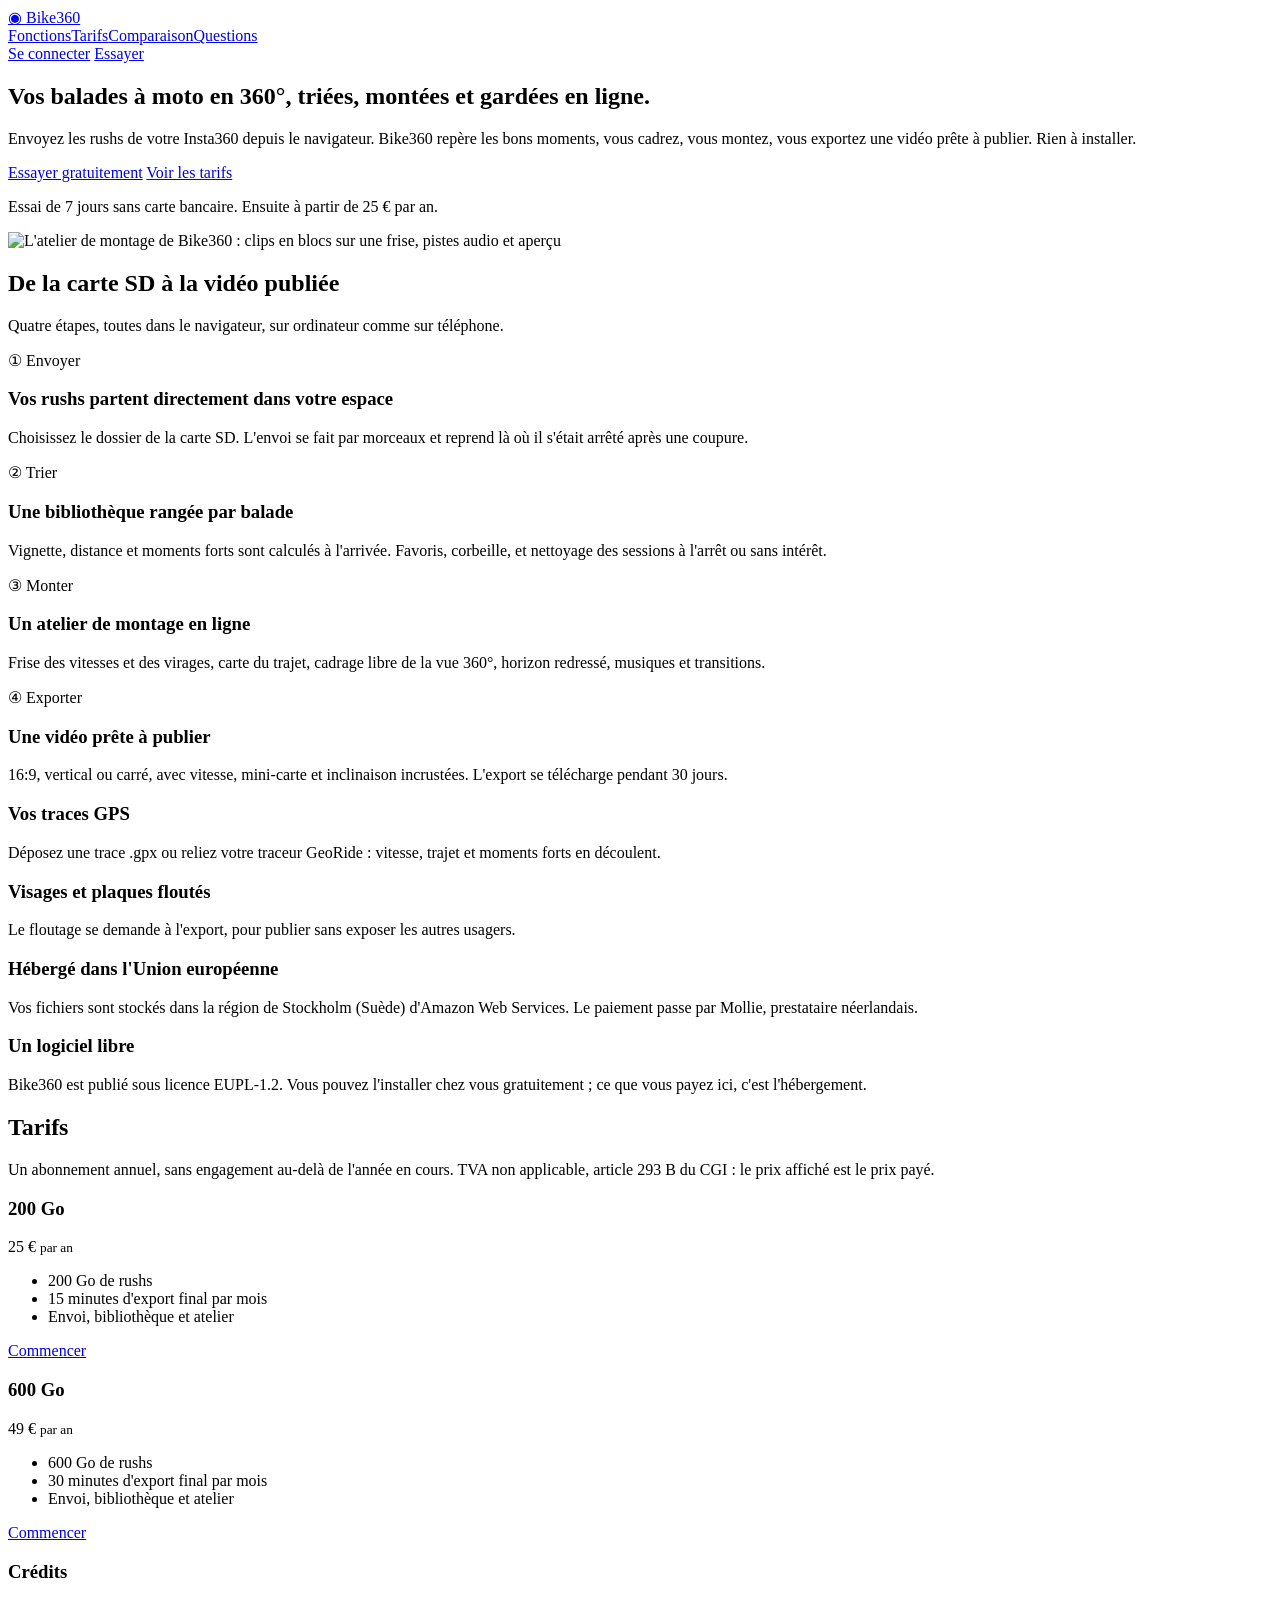
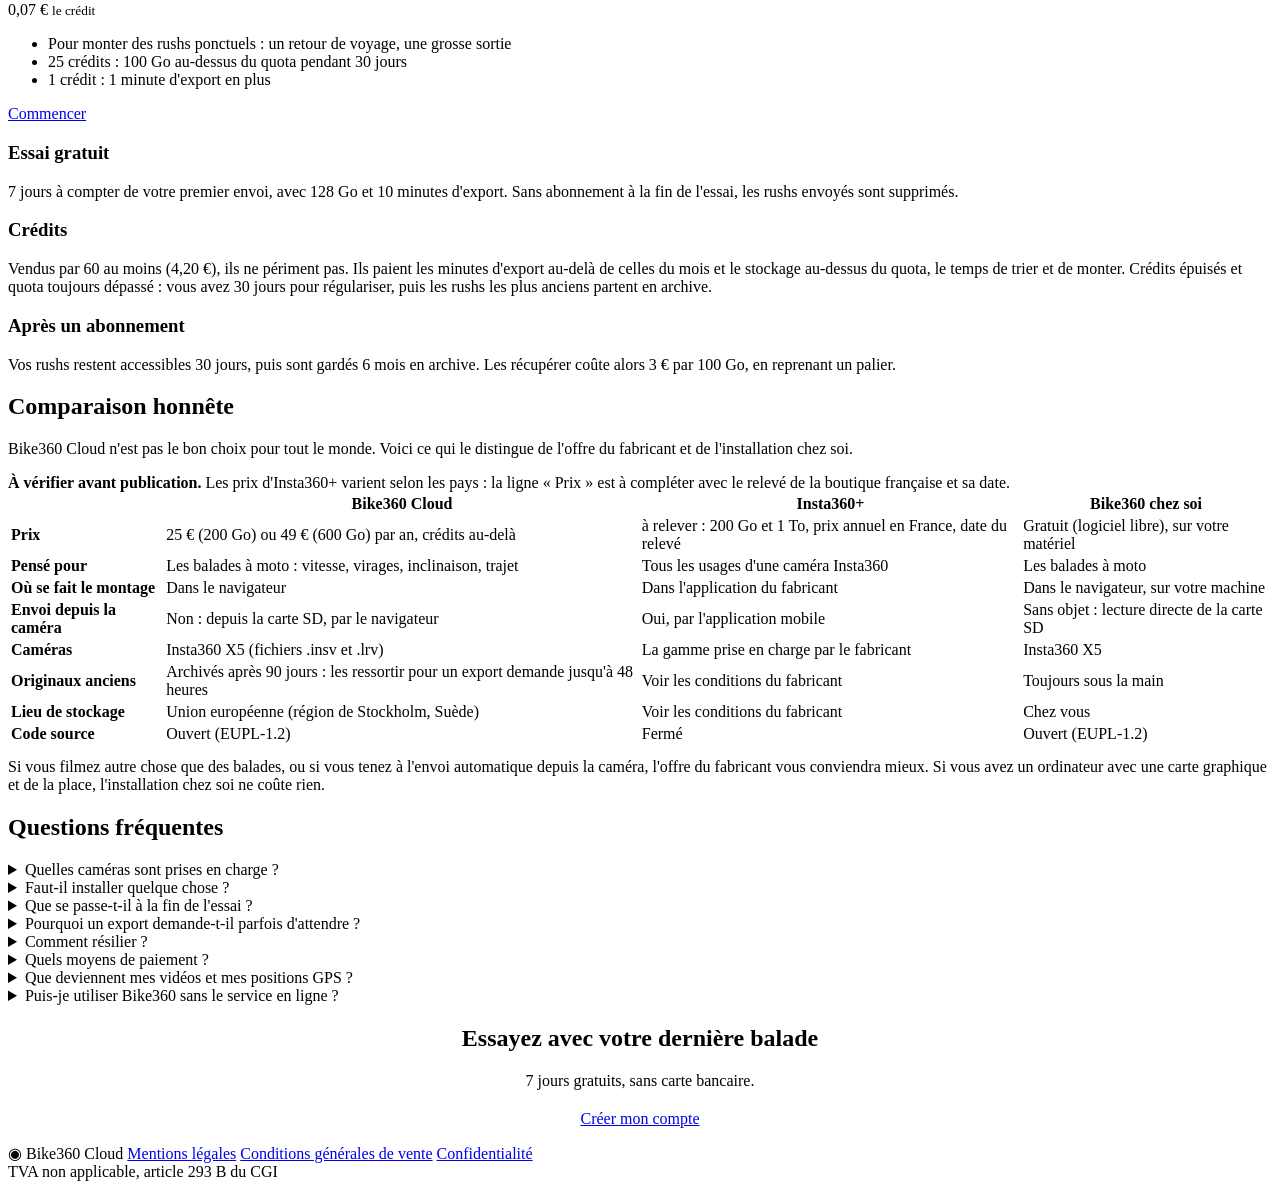
==== site/index.html @ 3b4c82f5 "Cloud : deux paliers, crédits pour les rushs ponctuels, région de Stockholm - Offre : 200 Go à 25 € " ====
<!doctype html>
<html lang="fr">
<head>
<meta charset="utf-8">
<meta name="viewport" content="width=device-width, initial-scale=1">
<title>Bike360 Cloud — vos balades à moto en 360°, triées, montées et gardées en ligne</title>
<meta name="description" content="Envoyez les rushs de votre Insta360, retrouvez les bons moments, montez et exportez depuis le navigateur. Stockage en France à partir de 25 € par an.">
<link rel="stylesheet" href="site.css">
</head>
<body>
<header class="top"><div class="wrap">
  <a class="brand" href="/"><span>◉</span> Bike360</a>
  <nav><a href="#fonctions">Fonctions</a><a href="#tarifs">Tarifs</a><a href="#comparaison">Comparaison</a><a href="#questions">Questions</a></nav>
  <a class="button small" href="/ui/compte.html">Se connecter</a>
  <a class="button small primary" href="/ui/compte.html?inscription=1">Essayer</a>
</div></header>

<section class="hero"><div class="wrap">
  <div>
    <h1>Vos balades à moto en 360°, triées, montées et gardées en ligne.</h1>
    <p class="lead">Envoyez les rushs de votre Insta360 depuis le navigateur. Bike360 repère les bons moments, vous cadrez, vous montez,
      vous exportez une vidéo prête à publier. Rien à installer.</p>
    <div class="actions">
      <a class="button primary" href="/ui/compte.html?inscription=1">Essayer gratuitement</a>
      <a class="button" href="#tarifs">Voir les tarifs</a>
    </div>
    <p class="muted">Essai de 7 jours sans carte bancaire. Ensuite à partir de 25 € par an.</p>
  </div>
  <img src="montage.jpg" alt="L'atelier de montage de Bike360 : clips en blocs sur une frise, pistes audio et aperçu" width="1280" height="800">
</div></section>

<section id="fonctions"><div class="wrap">
  <h2>De la carte SD à la vidéo publiée</h2>
  <p class="lead">Quatre étapes, toutes dans le navigateur, sur ordinateur comme sur téléphone.</p>
  <div class="grid">
    <div class="card"><p class="step">① Envoyer</p><h3>Vos rushs partent directement dans votre espace</h3>
      <p class="muted">Choisissez le dossier de la carte SD. L'envoi se fait par morceaux et reprend là où il s'était arrêté après une coupure.</p></div>
    <div class="card"><p class="step">② Trier</p><h3>Une bibliothèque rangée par balade</h3>
      <p class="muted">Vignette, distance et moments forts sont calculés à l'arrivée. Favoris, corbeille, et nettoyage des sessions à l'arrêt ou sans intérêt.</p></div>
    <div class="card"><p class="step">③ Monter</p><h3>Un atelier de montage en ligne</h3>
      <p class="muted">Frise des vitesses et des virages, carte du trajet, cadrage libre de la vue 360°, horizon redressé, musiques et transitions.</p></div>
    <div class="card"><p class="step">④ Exporter</p><h3>Une vidéo prête à publier</h3>
      <p class="muted">16:9, vertical ou carré, avec vitesse, mini-carte et inclinaison incrustées. L'export se télécharge pendant 30 jours.</p></div>
  </div>
  <div class="grid" style="margin-top:16px">
    <div class="card"><h3>Vos traces GPS</h3><p class="muted">Déposez une trace .gpx ou reliez votre traceur GeoRide : vitesse, trajet et moments forts en découlent.</p></div>
    <div class="card"><h3>Visages et plaques floutés</h3><p class="muted">Le floutage se demande à l'export, pour publier sans exposer les autres usagers.</p></div>
    <div class="card"><h3>Hébergé dans l'Union européenne</h3><p class="muted">Vos fichiers sont stockés dans la région de Stockholm (Suède) d'Amazon Web Services. Le paiement passe par Mollie, prestataire néerlandais.</p></div>
    <div class="card"><h3>Un logiciel libre</h3><p class="muted">Bike360 est publié sous licence EUPL-1.2. Vous pouvez l'installer chez vous gratuitement ; ce que vous payez ici, c'est l'hébergement.</p></div>
  </div>
</div></section>

<section id="tarifs"><div class="wrap">
  <h2>Tarifs</h2>
  <p class="lead">Un abonnement annuel, sans engagement au-delà de l'année en cours. TVA non applicable, article 293 B du CGI : le prix affiché est le prix payé.</p>
  <div class="plans">
    <div class="card plan"><h3>200 Go</h3><div class="price">25 € <small>par an</small></div>
      <ul><li>200 Go de rushs</li><li>15 minutes d'export final par mois</li><li>Envoi, bibliothèque et atelier</li></ul>
      <a class="button" href="/ui/compte.html?inscription=1">Commencer</a></div>
    <div class="card plan featured"><h3>600 Go</h3><div class="price">49 € <small>par an</small></div>
      <ul><li>600 Go de rushs</li><li>30 minutes d'export final par mois</li><li>Envoi, bibliothèque et atelier</li></ul>
      <a class="button primary" href="/ui/compte.html?inscription=1">Commencer</a></div>
    <div class="card plan"><h3>Crédits</h3><div class="price">0,07 € <small>le crédit</small></div>
      <ul><li>Pour monter des rushs ponctuels : un retour de voyage, une grosse sortie</li><li>25 crédits : 100 Go au-dessus du quota pendant 30 jours</li><li>1 crédit : 1 minute d'export en plus</li></ul>
      <a class="button" href="/ui/compte.html?inscription=1">Commencer</a></div>
  </div>
  <div class="grid" style="margin-top:16px">
    <div class="card"><h3>Essai gratuit</h3><p class="muted">7 jours à compter de votre premier envoi, avec 128 Go et 10 minutes d'export. Sans abonnement à la fin de l'essai, les rushs envoyés sont supprimés.</p></div>
    <div class="card"><h3>Crédits</h3><p class="muted">Vendus par 60 au moins (4,20 €), ils ne périment pas. Ils paient les minutes d'export au-delà de celles du mois et le stockage au-dessus du quota, le temps de trier et de monter. Crédits épuisés et quota toujours dépassé : vous avez 30 jours pour régulariser, puis les rushs les plus anciens partent en archive.</p></div>
    <div class="card"><h3>Après un abonnement</h3><p class="muted">Vos rushs restent accessibles 30 jours, puis sont gardés 6 mois en archive. Les récupérer coûte alors 3 € par 100 Go, en reprenant un palier.</p></div>
  </div>
</div></section>

<section id="comparaison"><div class="wrap">
  <h2>Comparaison honnête</h2>
  <p class="lead">Bike360 Cloud n'est pas le bon choix pour tout le monde. Voici ce qui le distingue de l'offre du fabricant et de l'installation chez soi.</p>
  <!-- BROUILLON : les prix d'Insta360+ ci-dessous sont à relever sur store.insta360.com (boutique France) et à dater avant
       la mise en ligne. Une comparaison de prix publiée doit être exacte et vérifiable. -->
  <div class="draft"><strong>À vérifier avant publication.</strong> Les prix d'Insta360+ varient selon les pays : la ligne « Prix » est à compléter
    avec le relevé de la boutique française et sa date.</div>
  <div class="table-scroll"><table>
    <tr><th></th><th>Bike360 Cloud</th><th>Insta360+</th><th>Bike360 chez soi</th></tr>
    <tr><td><strong>Prix</strong></td><td>25 € (200 Go) ou 49 € (600 Go) par an, crédits au-delà</td>
      <td><span class="todo">à relever : 200 Go et 1 To, prix annuel en France, date du relevé</span></td><td>Gratuit (logiciel libre), sur votre matériel</td></tr>
    <tr><td><strong>Pensé pour</strong></td><td>Les balades à moto : vitesse, virages, inclinaison, trajet</td><td>Tous les usages d'une caméra Insta360</td><td>Les balades à moto</td></tr>
    <tr><td><strong>Où se fait le montage</strong></td><td>Dans le navigateur</td><td>Dans l'application du fabricant</td><td>Dans le navigateur, sur votre machine</td></tr>
    <tr><td><strong>Envoi depuis la caméra</strong></td><td>Non : depuis la carte SD, par le navigateur</td><td>Oui, par l'application mobile</td><td>Sans objet : lecture directe de la carte SD</td></tr>
    <tr><td><strong>Caméras</strong></td><td>Insta360 X5 (fichiers .insv et .lrv)</td><td>La gamme prise en charge par le fabricant</td><td>Insta360 X5</td></tr>
    <tr><td><strong>Originaux anciens</strong></td><td>Archivés après 90 jours : les ressortir pour un export demande jusqu'à 48 heures</td><td>Voir les conditions du fabricant</td><td>Toujours sous la main</td></tr>
    <tr><td><strong>Lieu de stockage</strong></td><td>Union européenne (région de Stockholm, Suède)</td><td>Voir les conditions du fabricant</td><td>Chez vous</td></tr>
    <tr><td><strong>Code source</strong></td><td>Ouvert (EUPL-1.2)</td><td>Fermé</td><td>Ouvert (EUPL-1.2)</td></tr>
  </table></div>
  <p class="muted" style="margin-top:12px">Si vous filmez autre chose que des balades, ou si vous tenez à l'envoi automatique depuis la caméra, l'offre du fabricant vous conviendra mieux.
    Si vous avez un ordinateur avec une carte graphique et de la place, l'installation chez soi ne coûte rien.</p>
</div></section>

<section id="questions"><div class="wrap">
  <h2>Questions fréquentes</h2>
  <details><summary>Quelles caméras sont prises en charge ?</summary>
    <p>L'Insta360 X5. Le service reconnaît ses fichiers d'aperçu (LRV_….lrv) et ses originaux (VID_….insv). D'autres modèles viendront selon la demande.</p></details>
  <details><summary>Faut-il installer quelque chose ?</summary>
    <p>Non. L'envoi, la bibliothèque, le montage et l'export se font dans un navigateur récent, sur ordinateur ou sur téléphone.</p></details>
  <details><summary>Que se passe-t-il à la fin de l'essai ?</summary>
    <p>L'essai dure 7 jours à compter de votre premier envoi. Si vous prenez un palier, vos rushs restent. Sinon, ils sont supprimés et votre compte reste ouvert, vide.</p></details>
  <details><summary>Pourquoi un export demande-t-il parfois d'attendre ?</summary>
    <p>Le montage se fait sur les aperçus, toujours disponibles. Les originaux, bien plus lourds, partent en archive au bout de 90 jours pour tenir ces prix.
      Un export qui en a besoin demande leur sortie d'archive, ce qui prend jusqu'à 48 heures ; vous êtes prévenu quand ils sont prêts.</p></details>
  <details><summary>Comment résilier ?</summary>
    <p>Depuis la page « Mon palier », en un clic. L'abonnement court jusqu'à la fin de l'année payée, puis ne se renouvelle pas. Vous pouvez aussi supprimer
      votre compte et tout ce qu'il contient, à tout moment.</p></details>
  <details><summary>Quels moyens de paiement ?</summary>
    <p>Le paiement passe par Mollie, établissement de paiement néerlandais. La carte bancaire est acceptée ; les autres moyens dépendent de ce que Mollie propose
      pour votre pays. Bike360 ne voit ni ne garde votre numéro de carte.</p></details>
  <details><summary>Que deviennent mes vidéos et mes positions GPS ?</summary>
    <p>Elles restent les vôtres et ne servent qu'à vous rendre le service. Elles ne sont ni revendues, ni utilisées pour de la publicité.
      Le détail est dans la <a href="confidentialite.html">politique de confidentialité</a>.</p></details>
  <details><summary>Puis-je utiliser Bike360 sans le service en ligne ?</summary>
    <p>Oui. Le logiciel est libre et s'installe sur un ordinateur sous Linux. Le service en ligne s'adresse à ceux qui ne veulent ni l'installer ni stocker leurs rushs.</p></details>
</div></section>

<section><div class="wrap" style="text-align:center">
  <h2>Essayez avec votre dernière balade</h2>
  <p class="muted">7 jours gratuits, sans carte bancaire.</p>
  <p style="margin-top:20px"><a class="button primary" href="/ui/compte.html?inscription=1">Créer mon compte</a></p>
</div></section>

<footer><div class="wrap">
  <span><span style="color:var(--accent)">◉</span> Bike360 Cloud</span>
  <a href="mentions-legales.html">Mentions légales</a>
  <a href="cgv.html">Conditions générales de vente</a>
  <a href="confidentialite.html">Confidentialité</a>
  <div class="spacer"></div>
  <span>TVA non applicable, article 293 B du CGI</span>
</div></footer>
</body>
</html>
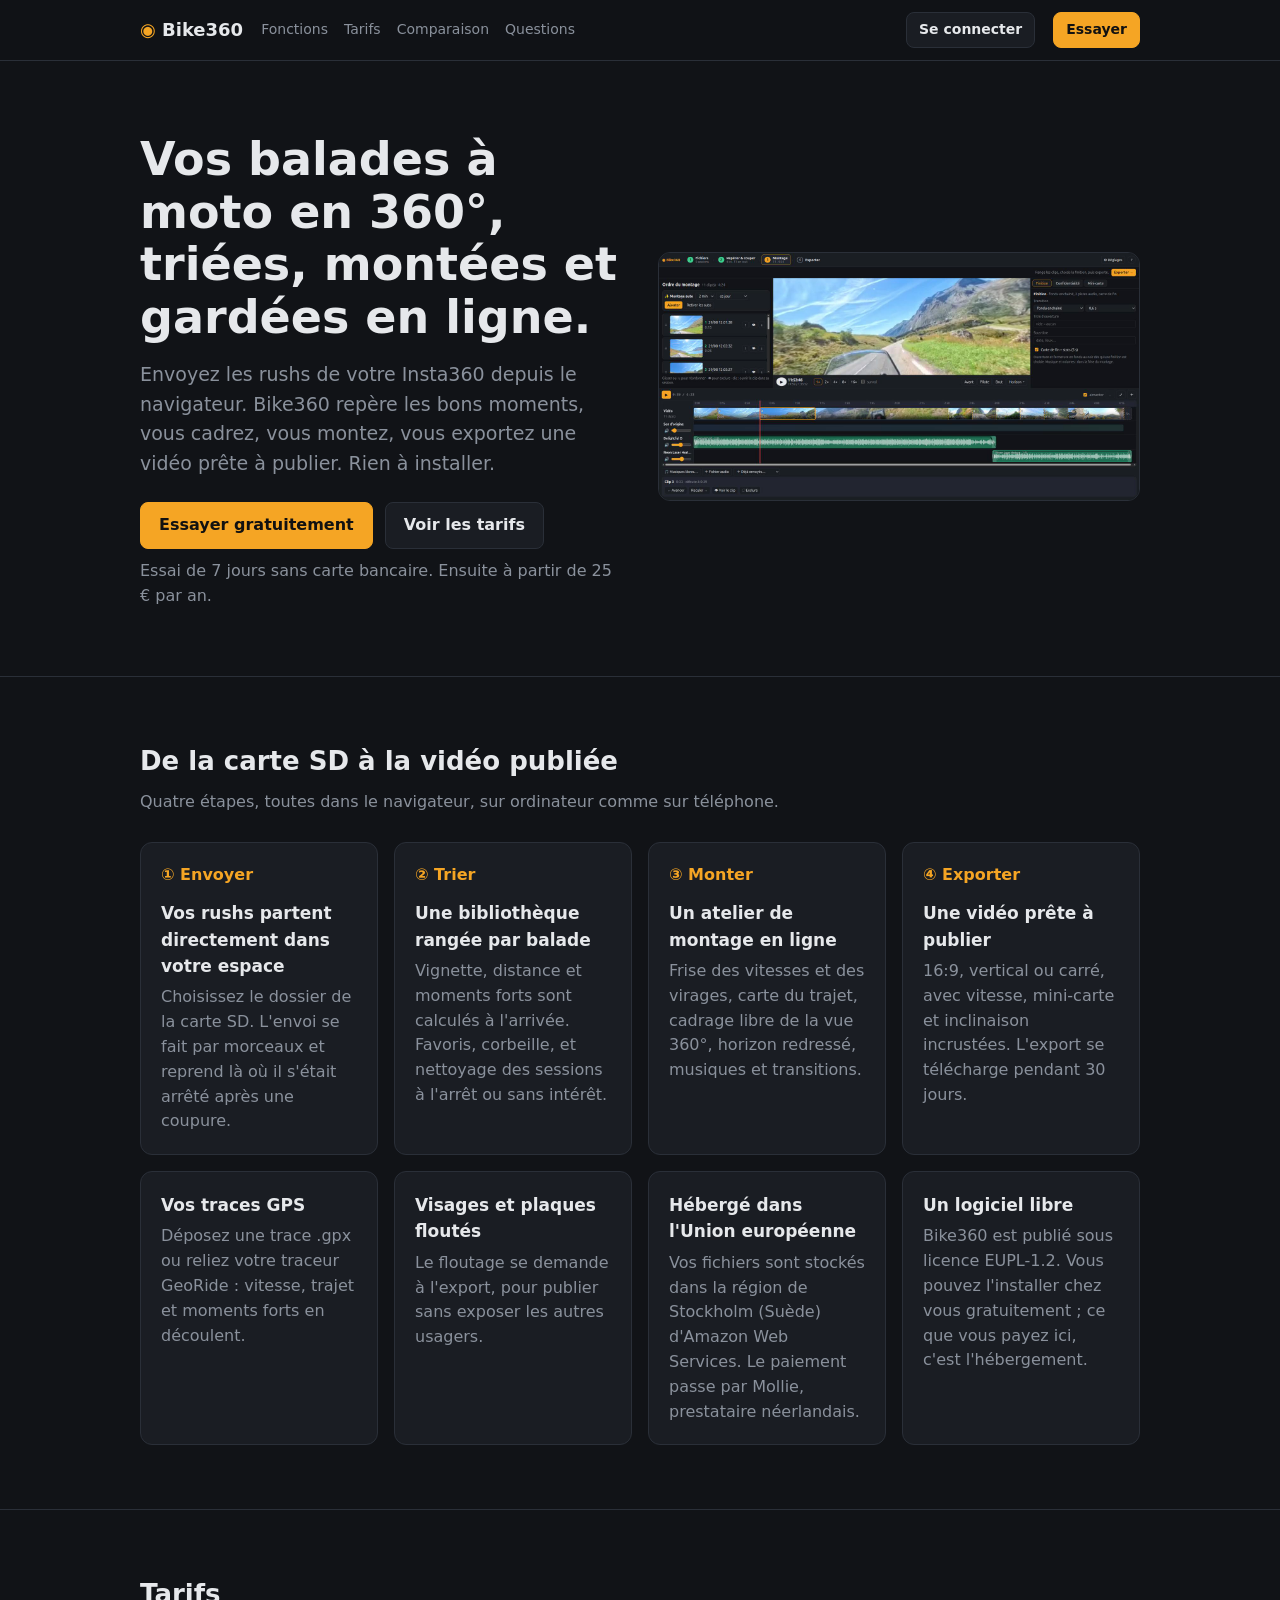
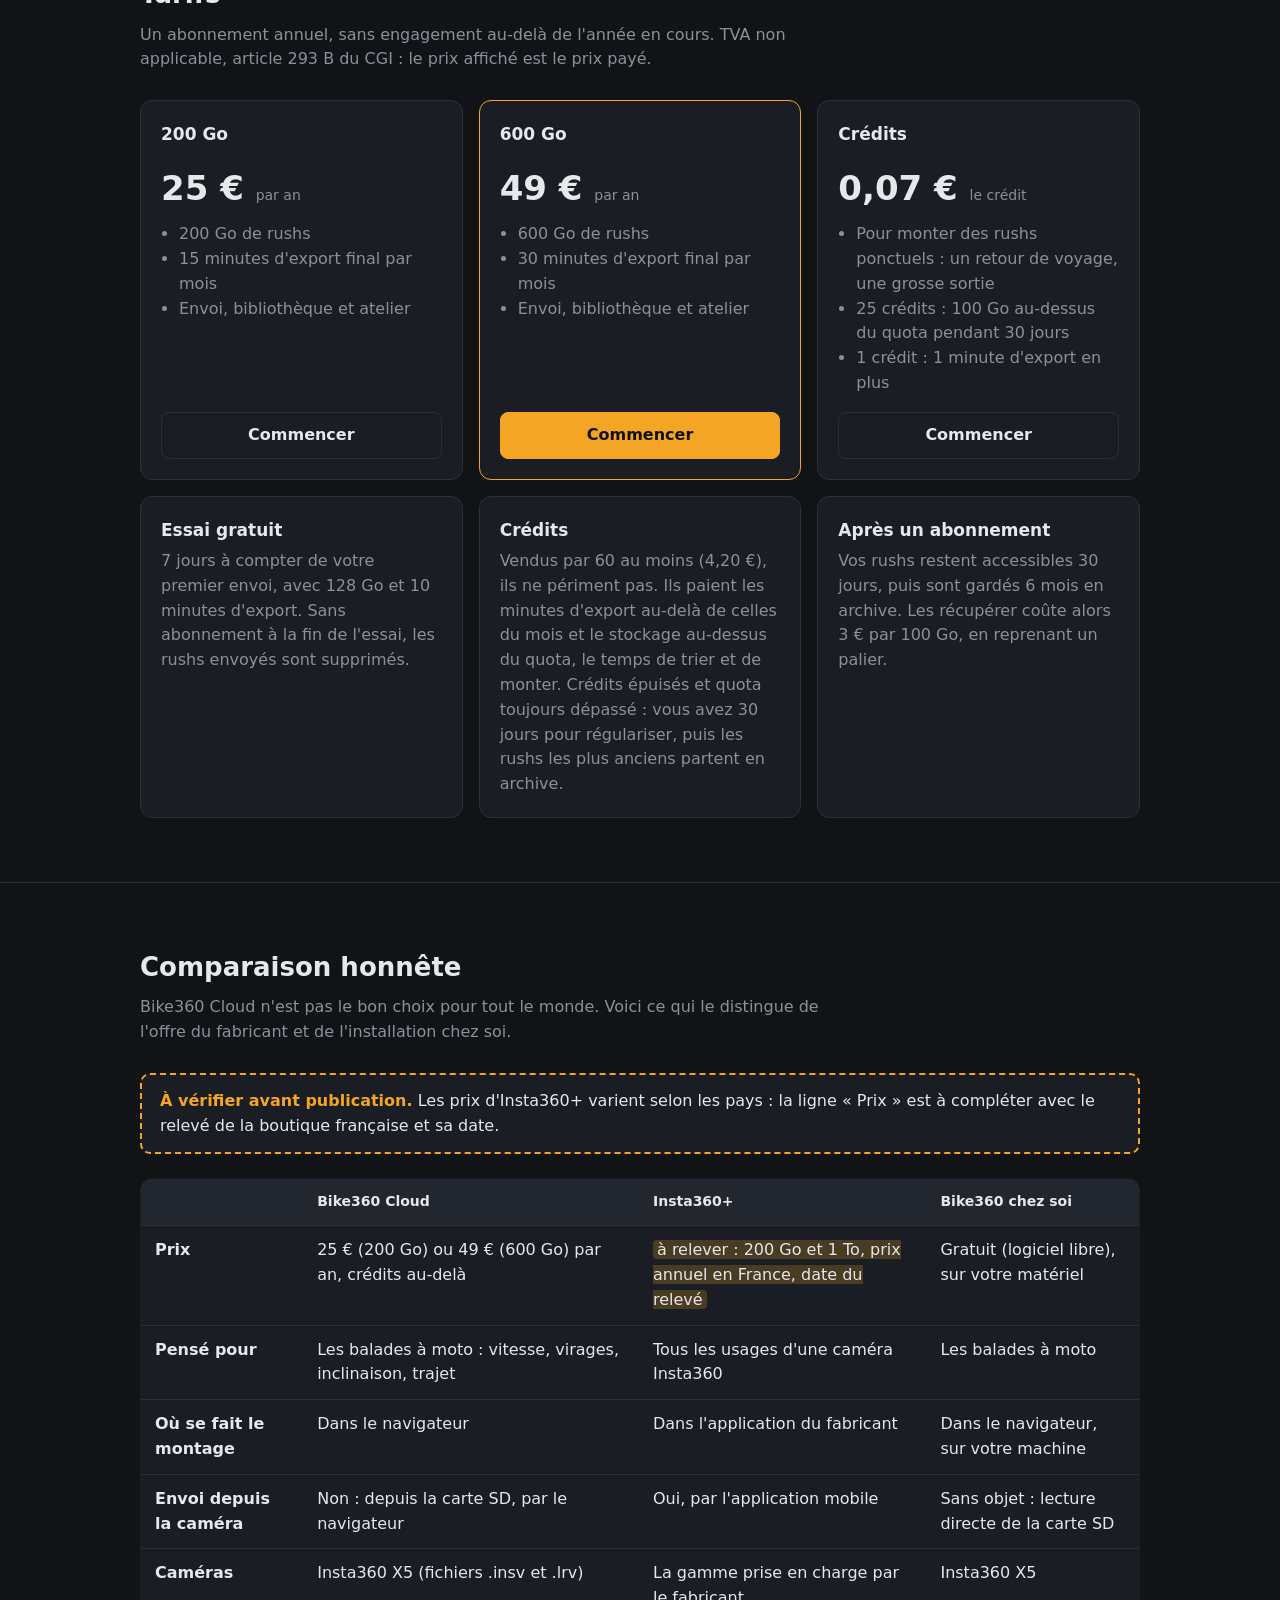
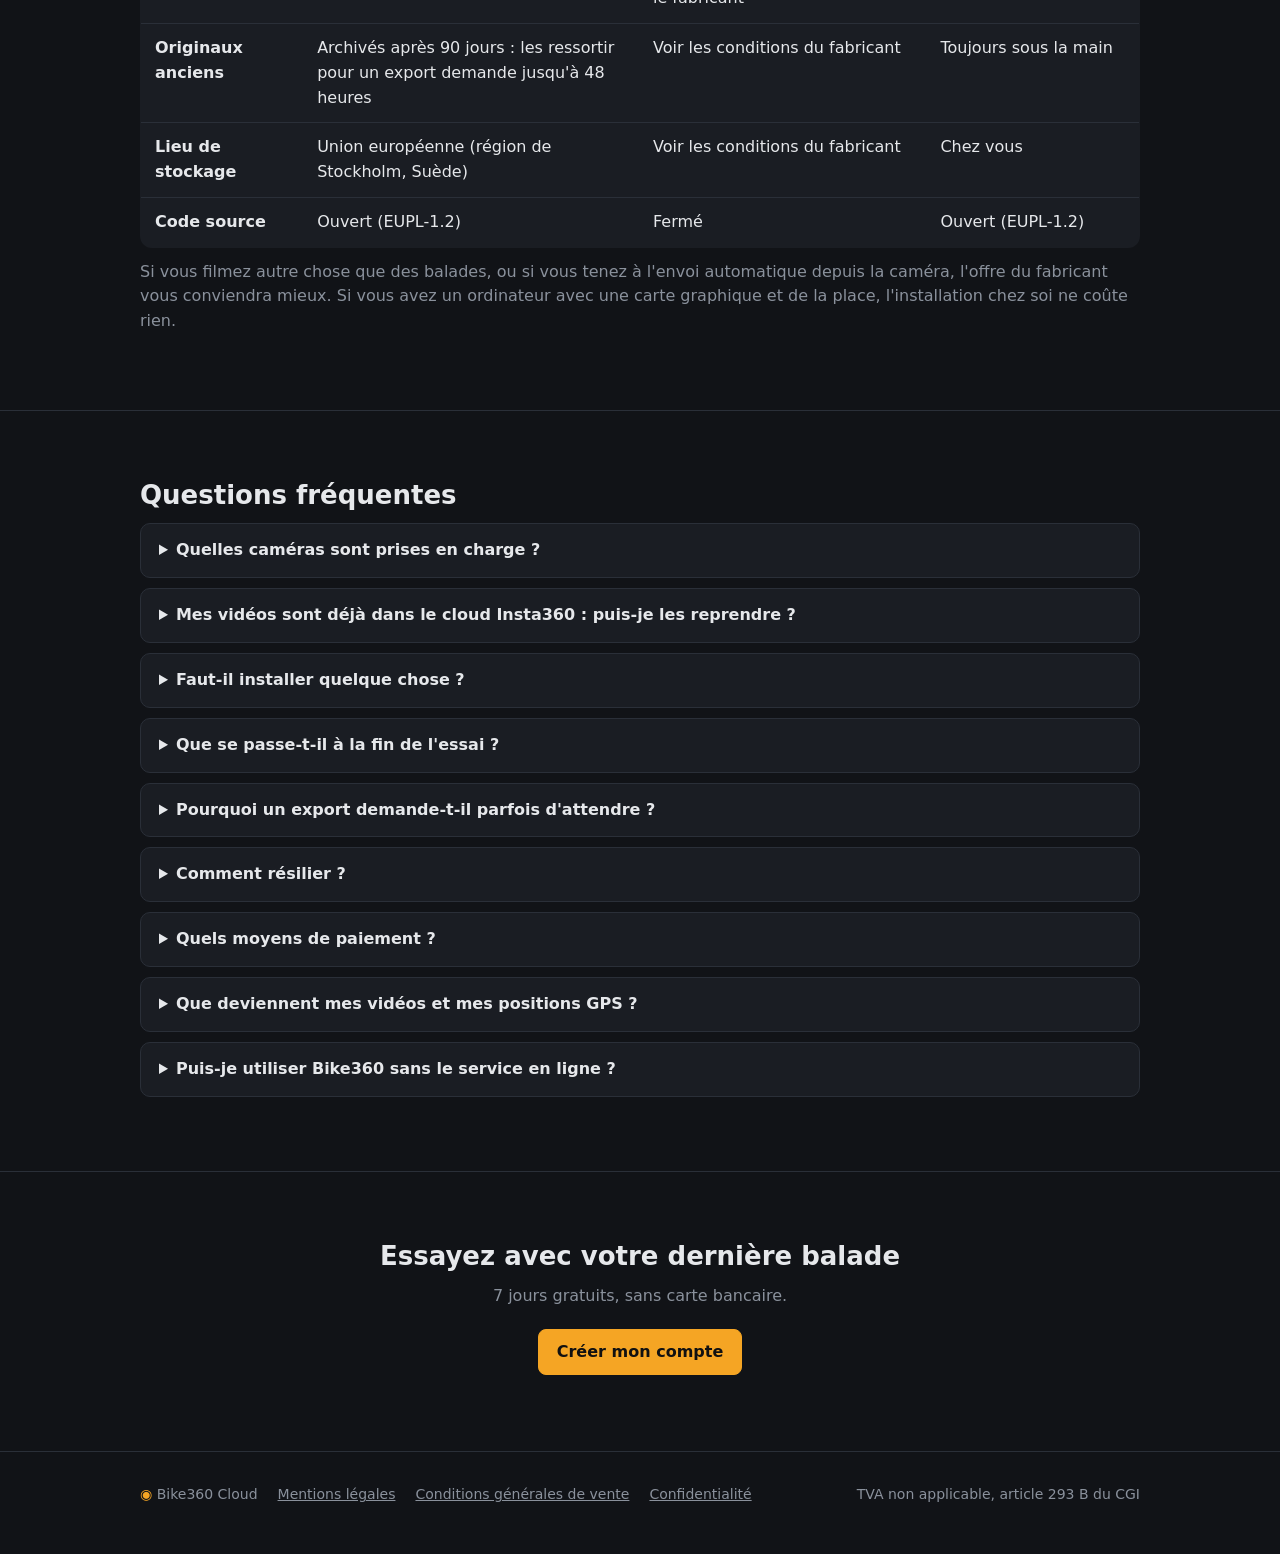
==== commit b14349e4: "Site : guide d'import depuis le cloud Insta360 Insta360 n'offre pas de transfert direct : le guide d" ====
--- a/site/index.html
+++ b/site/index.html
@@ -98,6 +98,8 @@
   <h2>Questions fréquentes</h2>
   <details><summary>Quelles caméras sont prises en charge ?</summary>
     <p>L'Insta360 X5. Le service reconnaît ses fichiers d'aperçu (LRV_….lrv) et ses originaux (VID_….insv). D'autres modèles viendront selon la demande.</p></details>
+  <details><summary>Mes vidéos sont déjà dans le cloud Insta360 : puis-je les reprendre ?</summary>
+    <p>Oui, en les téléchargeant avec Insta360 Studio puis en les envoyant ici. Le <a href="importer-insta360.html">guide d'import</a> détaille les étapes.</p></details>
   <details><summary>Faut-il installer quelque chose ?</summary>
     <p>Non. L'envoi, la bibliothèque, le montage et l'export se font dans un navigateur récent, sur ordinateur ou sur téléphone.</p></details>
   <details><summary>Que se passe-t-il à la fin de l'essai ?</summary>
--- a/site/site.css
+++ b/site/site.css
@@ -0,0 +1,85 @@
+/* Site vitrine de Bike360 Cloud : mêmes couleurs et mêmes éléments que l'interface (ui/style.css). */
+:root {
+  --bg: #111317;
+  --panel: #1a1d23;
+  --panel2: #22262e;
+  --line: #2a2f38;
+  --text: #e6e8eb;
+  --muted: #8a919c;
+  --accent: #f5a524;
+  --clip: #3ecf8e;
+  color-scheme: dark;
+}
+* { box-sizing: border-box; }
+html { scroll-behavior: smooth; }
+body { margin: 0; background: var(--bg); color: var(--text); font: 16px/1.55 system-ui, -apple-system, "Segoe UI", sans-serif; }
+a { color: var(--accent); }
+a:focus-visible, summary:focus-visible { outline: 2px solid var(--accent); outline-offset: 2px; }
+h1 { font-size: clamp(30px, 5vw, 46px); line-height: 1.15; margin: 0 0 16px; }
+h2 { font-size: 26px; margin: 0 0 8px; }
+h3 { font-size: 17px; margin: 0 0 6px; }
+p { margin: 0 0 12px; }
+.muted { color: var(--muted); }
+.wrap { max-width: 1040px; margin: 0 auto; padding: 0 20px; }
+
+header.top { position: sticky; top: 0; z-index: 2; background: color-mix(in srgb, var(--bg) 92%, transparent); backdrop-filter: blur(6px); border-bottom: 1px solid var(--line); }
+header.top .wrap { display: flex; align-items: center; gap: 18px; padding-top: 12px; padding-bottom: 12px; }
+.brand { font-weight: 700; font-size: 18px; color: var(--text); text-decoration: none; }
+.brand span { color: var(--accent); }
+header.top nav { display: flex; gap: 16px; flex: 1; flex-wrap: wrap; }
+header.top nav a { color: var(--muted); text-decoration: none; font-size: 14px; }
+header.top nav a:hover { color: var(--text); }
+.button { display: inline-flex; align-items: center; justify-content: center; padding: 10px 18px; border-radius: 8px; border: 1px solid var(--line);
+  background: var(--panel); color: var(--text); text-decoration: none; font-weight: 600; }
+.button:hover { border-color: var(--muted); }
+.button.primary { background: var(--accent); border-color: var(--accent); color: #111; }
+.button.small { padding: 6px 12px; font-size: 14px; }
+
+section { padding: 64px 0; border-bottom: 1px solid var(--line); }
+section > .wrap > .lead { max-width: 720px; color: var(--muted); margin-bottom: 28px; }
+.hero { padding: 72px 0 56px; }
+.hero .wrap { display: grid; grid-template-columns: 1fr 1fr; gap: 36px; align-items: center; }
+.hero p.lead { font-size: 19px; color: var(--muted); }
+.hero .actions { display: flex; gap: 12px; flex-wrap: wrap; margin: 24px 0 10px; }
+.hero img { width: 100%; height: auto; border-radius: 12px; border: 1px solid var(--line); }
+.grid { display: grid; grid-template-columns: repeat(auto-fit, minmax(230px, 1fr)); gap: 16px; }
+.card { background: var(--panel); border: 1px solid var(--line); border-radius: 12px; padding: 20px; }
+.card p:last-child { margin-bottom: 0; }
+.card .step { color: var(--accent); font-weight: 700; }
+
+.plans { display: grid; grid-template-columns: repeat(auto-fit, minmax(210px, 1fr)); gap: 16px; }
+.plan { display: flex; flex-direction: column; gap: 8px; }
+.plan .price { font-size: 34px; font-weight: 700; }
+.plan .price small { font-size: 14px; font-weight: 400; color: var(--muted); }
+.plan ul { margin: 0 0 8px; padding-left: 18px; color: var(--muted); flex: 1; }
+.plan.featured { border-color: var(--accent); }
+.badge { align-self: flex-start; font-size: 12px; padding: 2px 8px; border-radius: 999px; border: 1px solid var(--accent); color: var(--accent); }
+
+table { width: 100%; border-collapse: collapse; background: var(--panel); border: 1px solid var(--line); border-radius: 12px; overflow: hidden; }
+th, td { text-align: left; padding: 12px 14px; border-bottom: 1px solid var(--line); vertical-align: top; }
+tr:last-child td { border-bottom: none; }
+th { background: var(--panel2); font-size: 14px; }
+.table-scroll { overflow-x: auto; }
+
+details { background: var(--panel); border: 1px solid var(--line); border-radius: 10px; padding: 14px 18px; margin-bottom: 10px; }
+summary { cursor: pointer; font-weight: 600; }
+details p { margin: 10px 0 0; color: var(--muted); }
+
+.draft { border: 2px dashed var(--accent); border-radius: 10px; padding: 14px 18px; margin: 0 0 24px; background: var(--panel); }
+.draft strong { color: var(--accent); }
+.todo { background: color-mix(in srgb, var(--accent) 22%, transparent); border-radius: 4px; padding: 0 4px; }
+main.legal { max-width: 780px; margin: 0 auto; padding: 40px 20px 64px; }
+main.legal h1 { font-size: 30px; }
+main.legal h2 { font-size: 20px; margin-top: 32px; }
+main.legal li { margin-bottom: 6px; }
+
+footer { padding: 32px 0 48px; color: var(--muted); font-size: 14px; }
+footer .wrap { display: flex; gap: 20px; flex-wrap: wrap; align-items: center; }
+footer a { color: var(--muted); }
+footer .spacer { flex: 1; }
+
+@media (max-width: 760px) {
+  .hero .wrap { grid-template-columns: 1fr; }
+  header.top nav { display: none; }
+  section { padding: 44px 0; }
+}
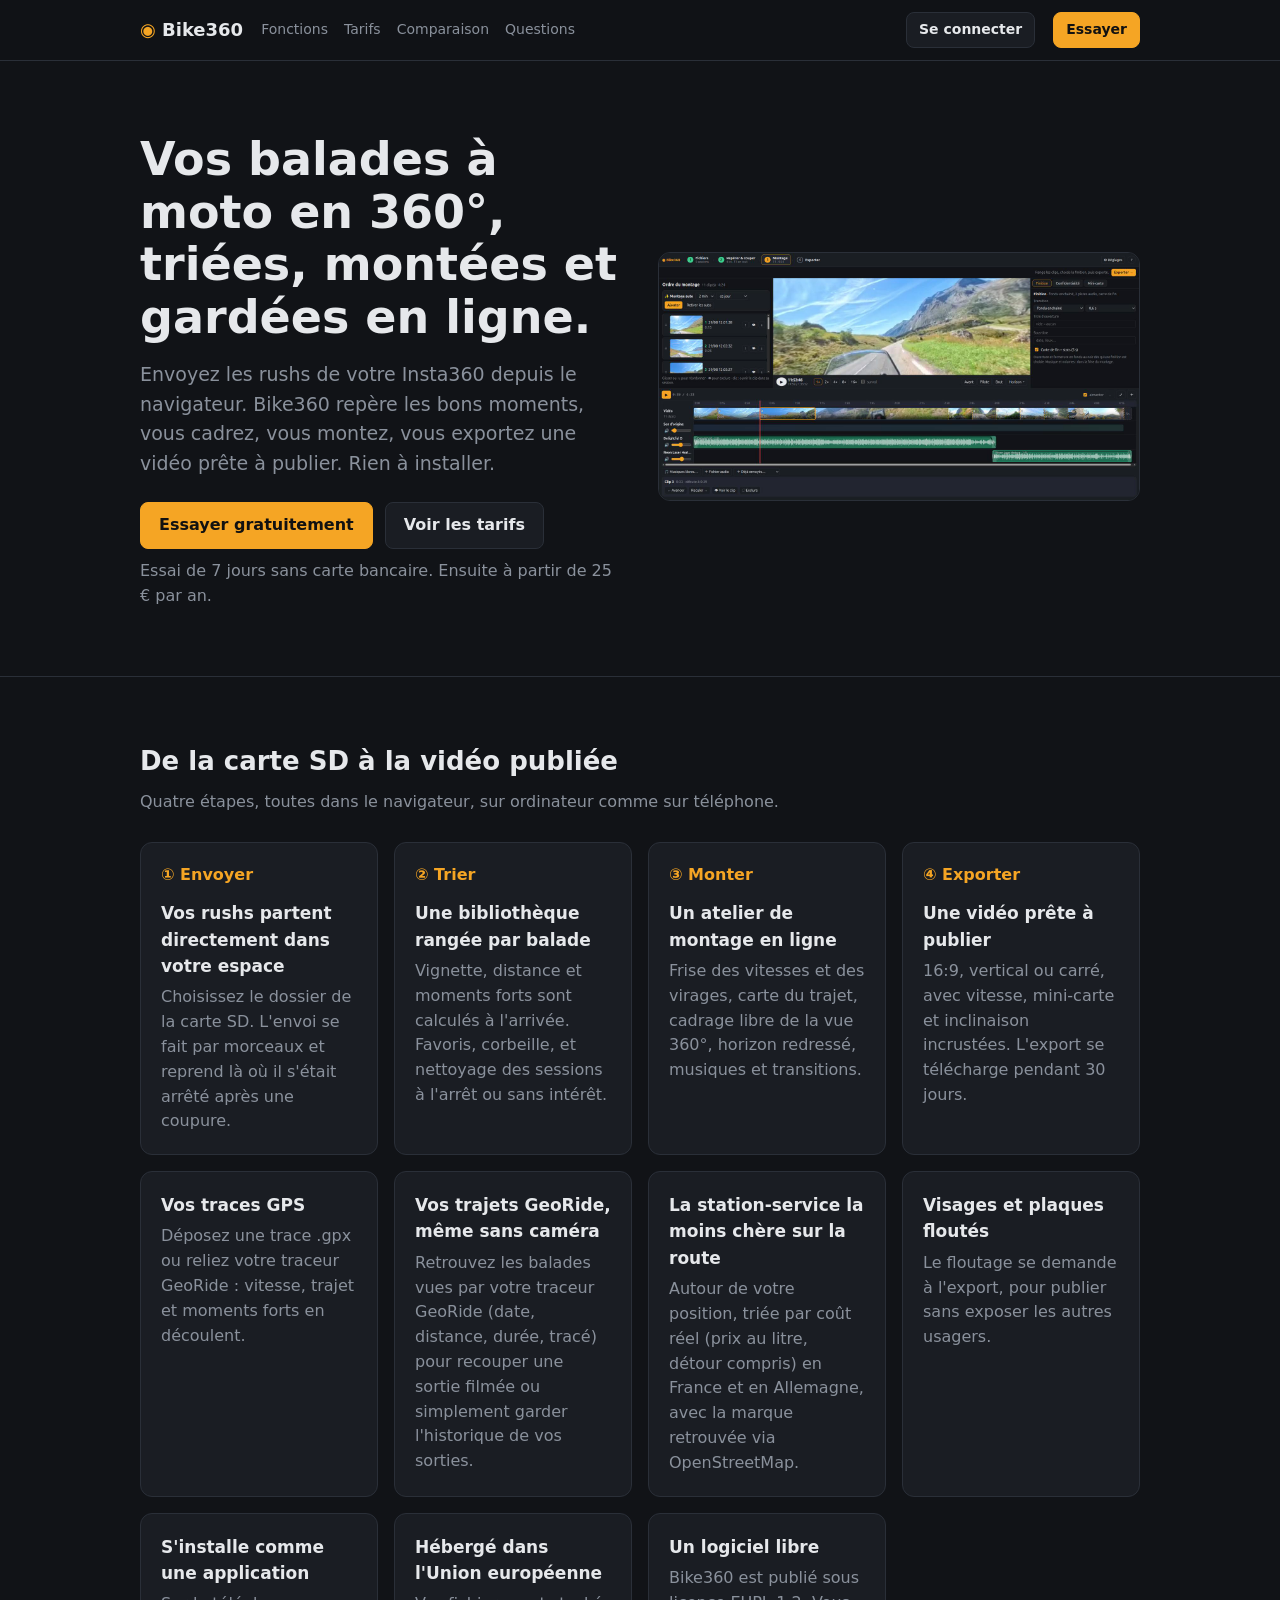
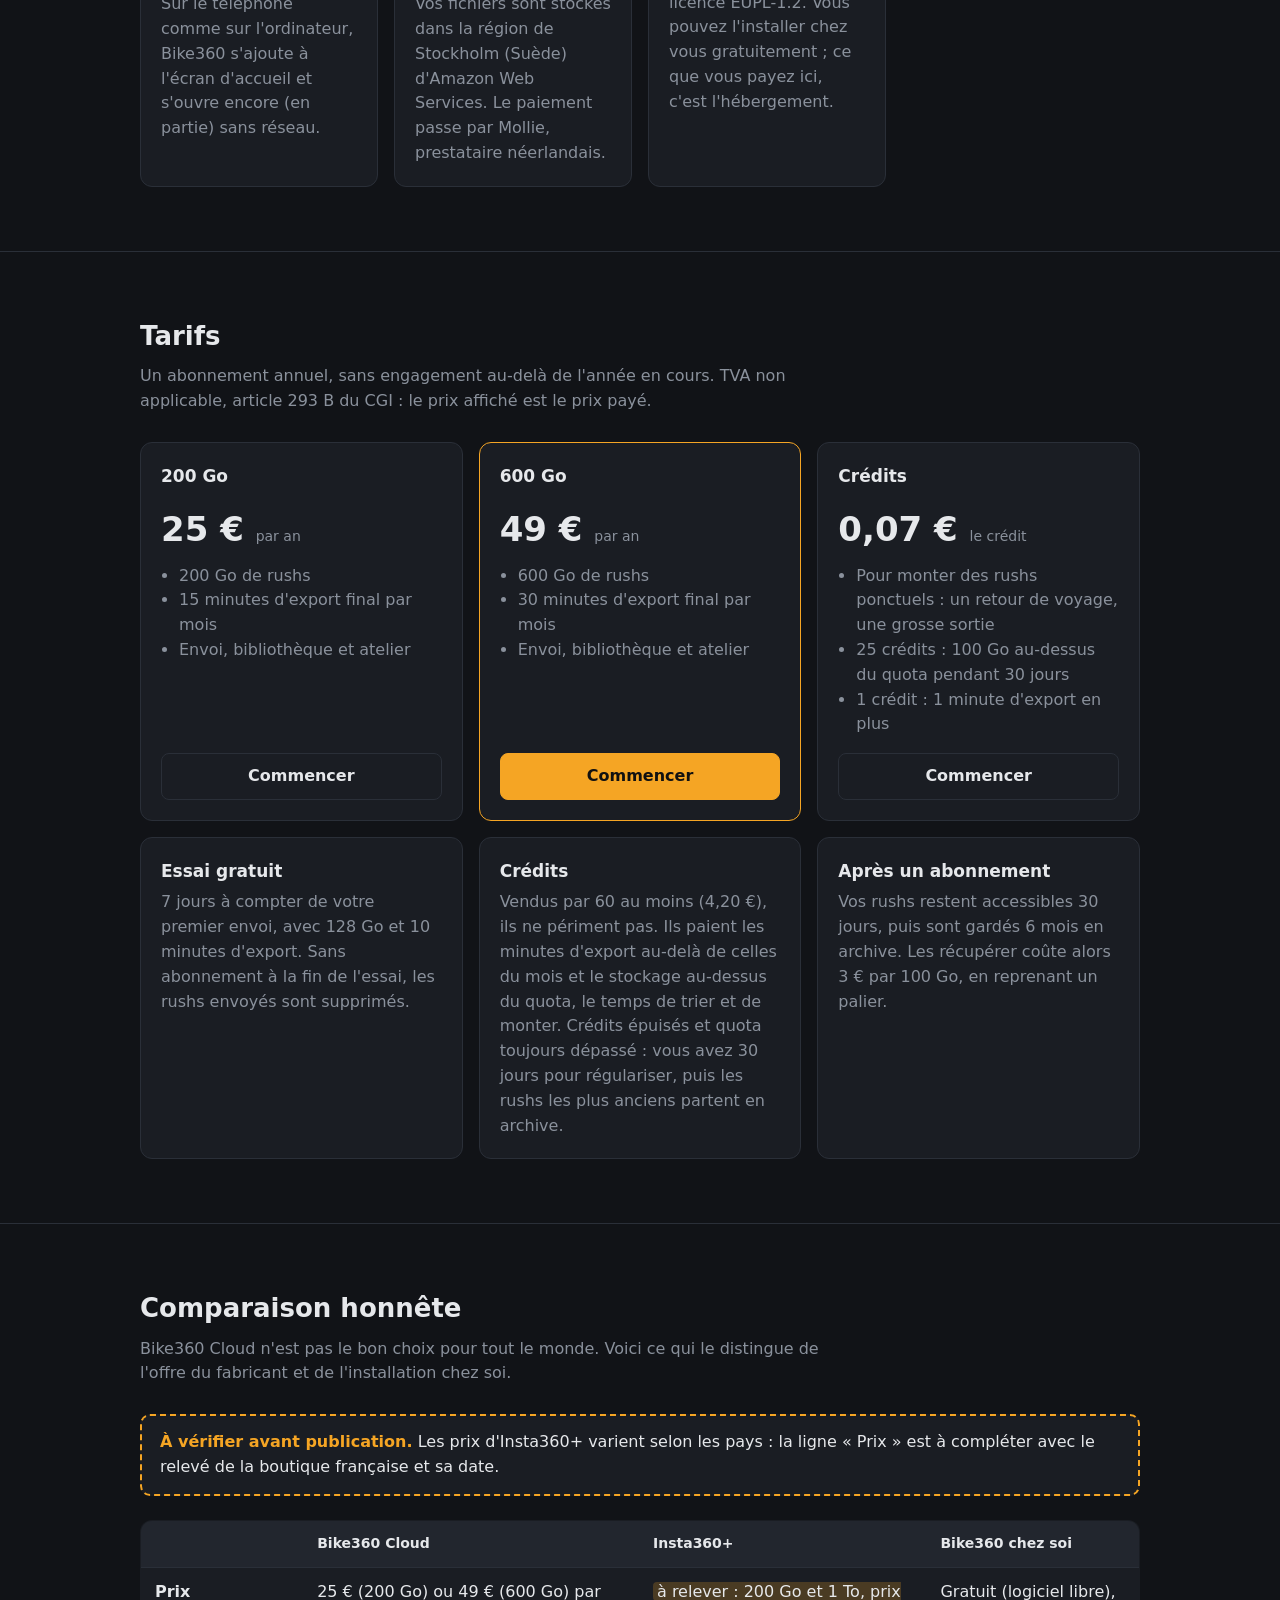
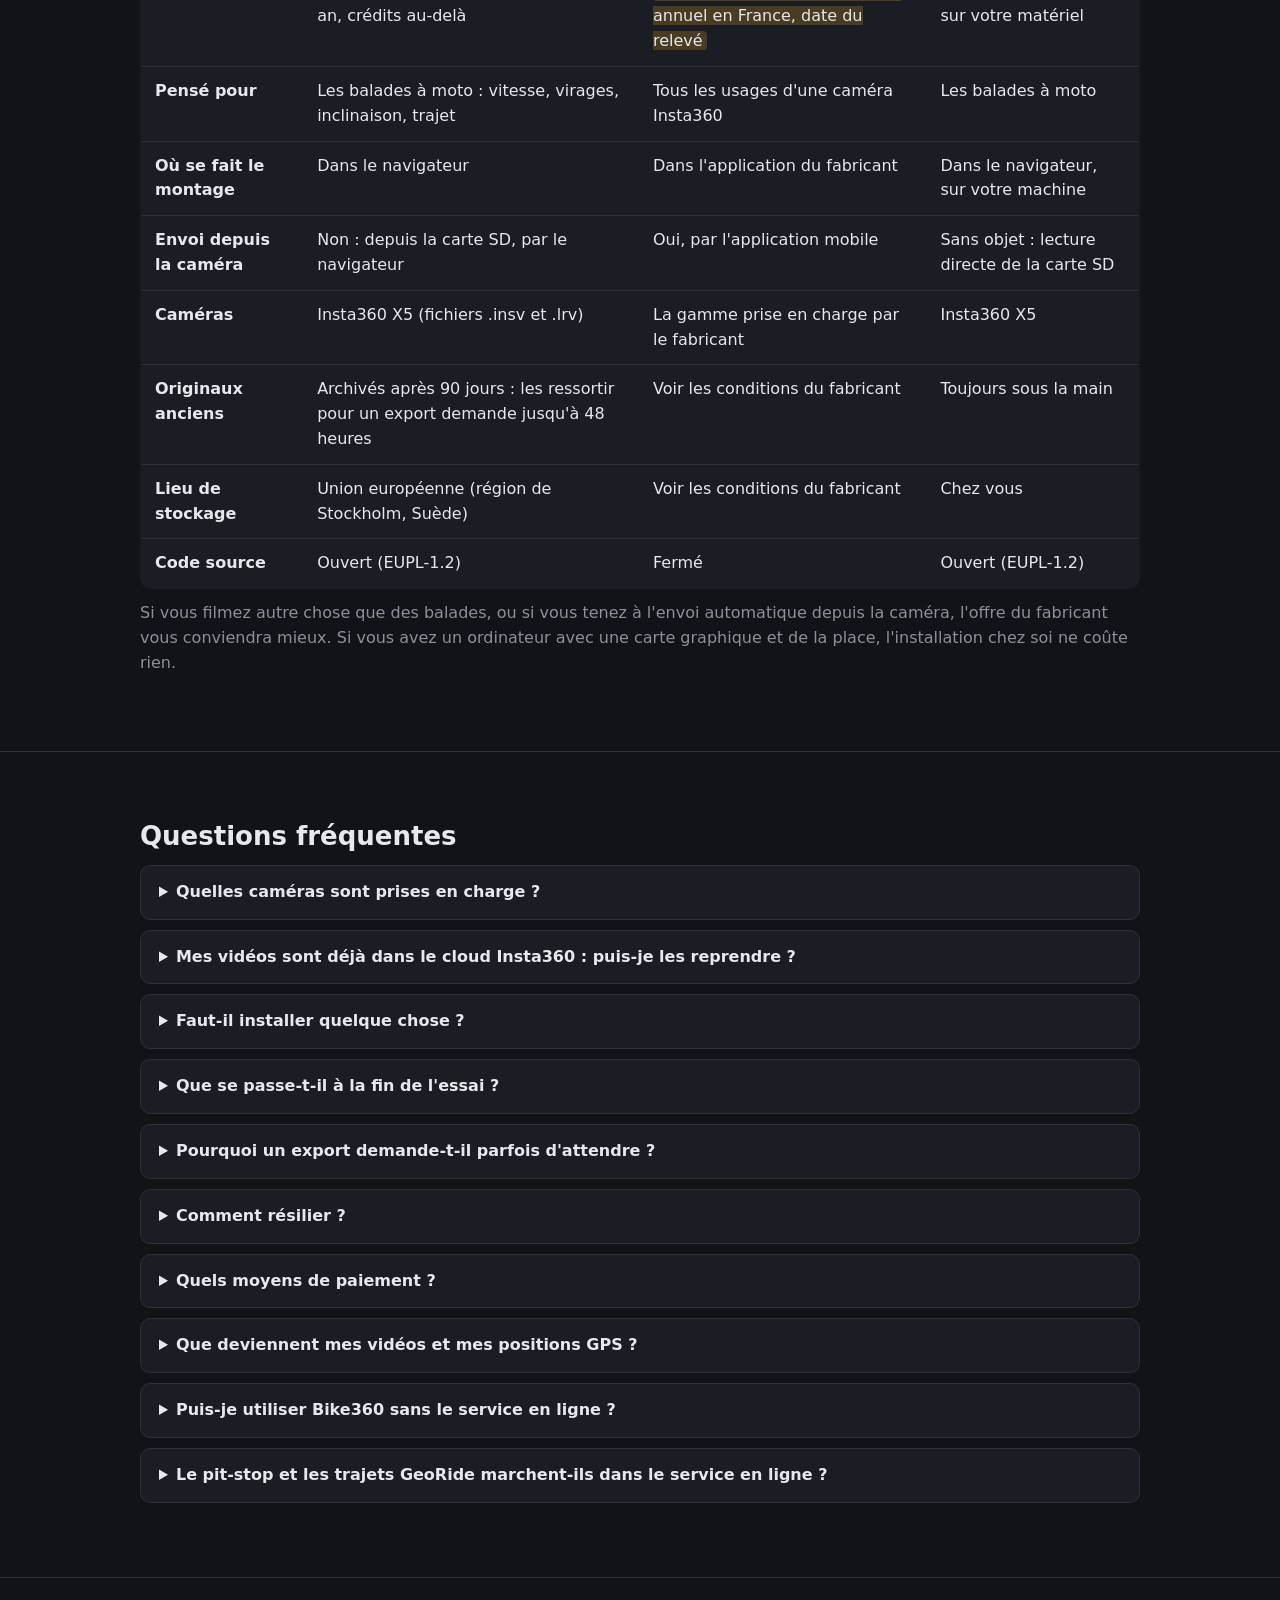
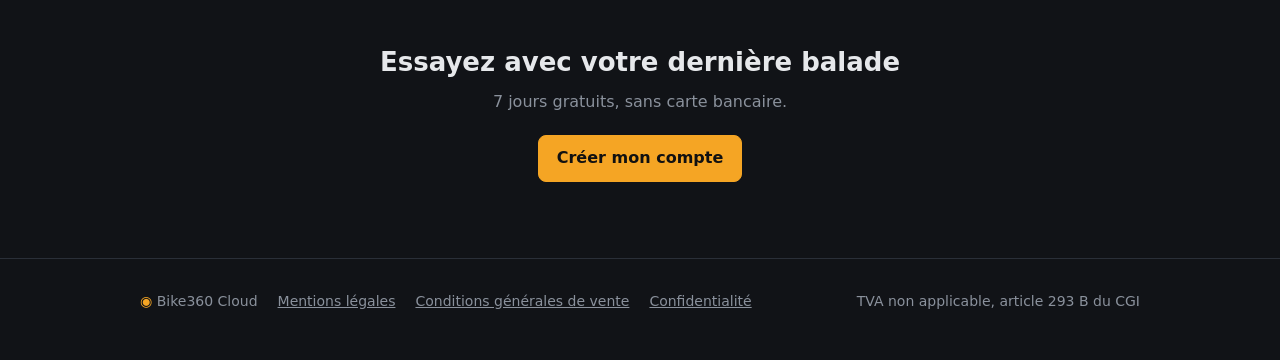
==== commit c0c611a8: "Site : pit-stop, trajets GeoRide et appli installable sur la vitrine" ====
--- a/site/index.html
+++ b/site/index.html
@@ -44,7 +44,10 @@
   </div>
   <div class="grid" style="margin-top:16px">
     <div class="card"><h3>Vos traces GPS</h3><p class="muted">Déposez une trace .gpx ou reliez votre traceur GeoRide : vitesse, trajet et moments forts en découlent.</p></div>
+    <div class="card"><h3>Vos trajets GeoRide, même sans caméra</h3><p class="muted">Retrouvez les balades vues par votre traceur GeoRide (date, distance, durée, tracé) pour recouper une sortie filmée ou simplement garder l'historique de vos sorties.</p></div>
+    <div class="card"><h3>La station-service la moins chère sur la route</h3><p class="muted">Autour de votre position, triée par coût réel (prix au litre, détour compris) en France et en Allemagne, avec la marque retrouvée via OpenStreetMap.</p></div>
     <div class="card"><h3>Visages et plaques floutés</h3><p class="muted">Le floutage se demande à l'export, pour publier sans exposer les autres usagers.</p></div>
+    <div class="card"><h3>S'installe comme une application</h3><p class="muted">Sur le téléphone comme sur l'ordinateur, Bike360 s'ajoute à l'écran d'accueil et s'ouvre encore (en partie) sans réseau.</p></div>
     <div class="card"><h3>Hébergé dans l'Union européenne</h3><p class="muted">Vos fichiers sont stockés dans la région de Stockholm (Suède) d'Amazon Web Services. Le paiement passe par Mollie, prestataire néerlandais.</p></div>
     <div class="card"><h3>Un logiciel libre</h3><p class="muted">Bike360 est publié sous licence EUPL-1.2. Vous pouvez l'installer chez vous gratuitement ; ce que vous payez ici, c'est l'hébergement.</p></div>
   </div>
@@ -118,6 +121,8 @@
       Le détail est dans la <a href="confidentialite.html">politique de confidentialité</a>.</p></details>
   <details><summary>Puis-je utiliser Bike360 sans le service en ligne ?</summary>
     <p>Oui. Le logiciel est libre et s'installe sur un ordinateur sous Linux. Le service en ligne s'adresse à ceux qui ne veulent ni l'installer ni stocker leurs rushs.</p></details>
+  <details><summary>Le pit-stop et les trajets GeoRide marchent-ils dans le service en ligne ?</summary>
+    <p>Oui, si vous avez relié votre compte GeoRide. Le pit-stop (station-service la moins chère) ne demande rien de plus : il cherche autour de la position que vous lui donnez.</p></details>
 </div></section>
 
 <section><div class="wrap" style="text-align:center">
